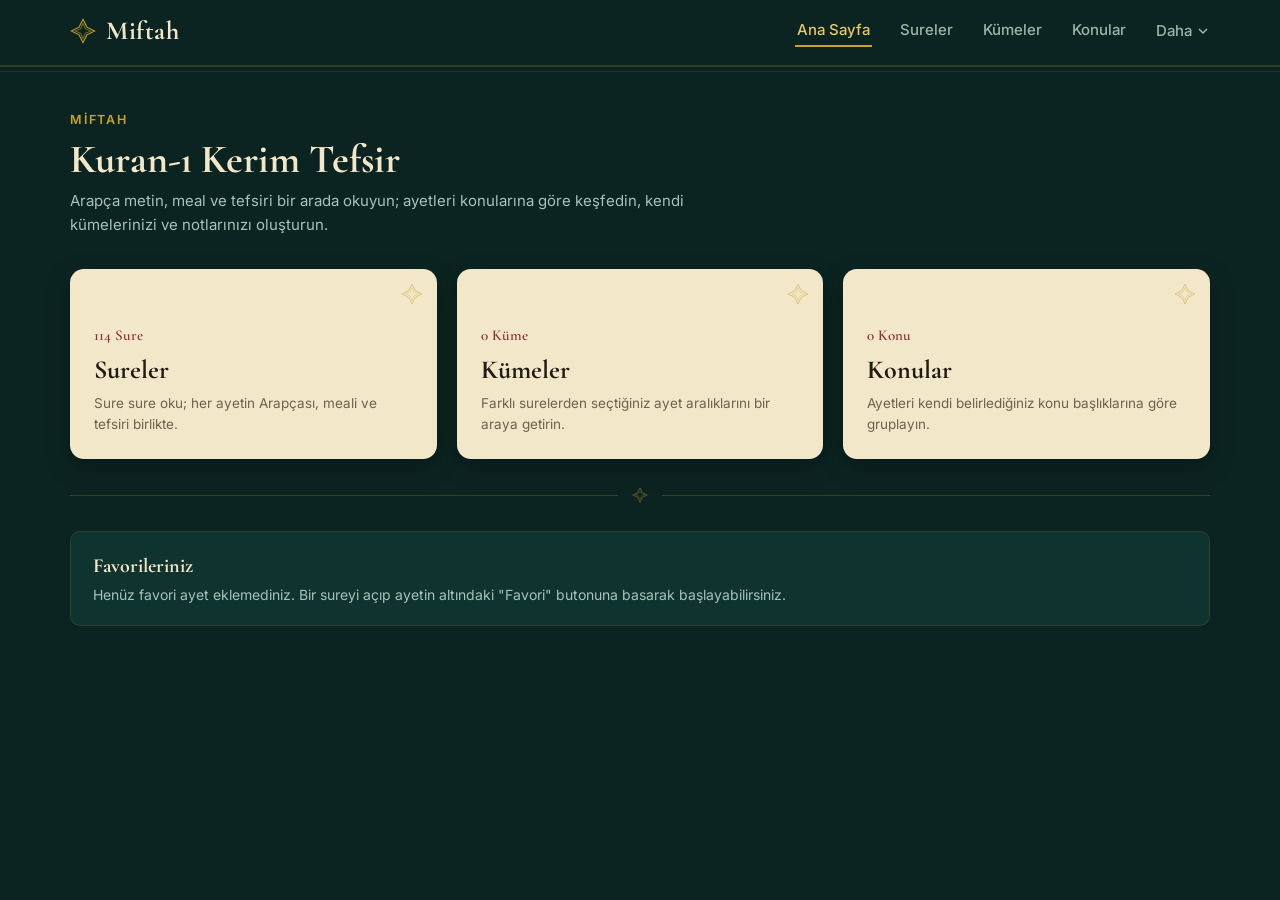
==== index.html @ da1f004e "Add files via upload" ====
<!DOCTYPE html>
<html lang="tr">
<head>
<meta charset="UTF-8" />
<meta name="viewport" content="width=device-width, initial-scale=1.0" />
<title>Miftah — Kuran Tefsir</title>
<link rel="preconnect" href="https://fonts.googleapis.com">
<link rel="preconnect" href="https://fonts.gstatic.com" crossorigin>
<link href="https://fonts.googleapis.com/css2?family=Amiri:ital,wght@0,400;0,700;1,400&family=Cormorant+Garamond:wght@500;600;700&family=Inter:wght@400;500;600;700&display=swap" rel="stylesheet">
<link rel="stylesheet" href="style.css" />
</head>
<body>

  <!-- Üst başlık -->
  <header class="site-header">
    <div class="header-inner">
      <a href="#/home" class="brand">
        <svg class="brand-star" viewBox="0 0 40 40" aria-hidden="true"><use href="#rub-el-hizb"></use></svg>
        <span class="brand-name">Miftah</span>
      </a>

      <nav class="main-nav">
        <a href="#/home" data-nav="home">Ana Sayfa</a>
        <a href="#/sureler" data-nav="sureler">Sureler</a>
        <a href="#/kumeler" data-nav="kumeler">Kümeler</a>
        <a href="#/konular" data-nav="konular">Konular</a>

        <div class="nav-more">
          <button class="nav-more-btn" id="moreBtn" aria-haspopup="true" aria-expanded="false">
            Daha <svg width="10" height="6" viewBox="0 0 10 6"><path d="M1 1l4 4 4-4" stroke="currentColor" stroke-width="1.5" fill="none"/></svg>
          </button>
          <div class="nav-more-menu" id="moreMenu">
            <a href="#/kaynaklar/arabic">Arapça Kaynakları</a>
            <a href="#/kaynaklar/meal">Meal Kaynakları</a>
            <a href="#/kaynaklar/tefsir">Tefsir Kaynakları</a>
            <div class="menu-sep"></div>
            <a href="#/favoriler">Favorilerim</a>
            <a href="#/notlarim">Notlarım</a>
            <div class="menu-sep"></div>
            <a href="#/yedekle">Yedekle / Geri Yükle</a>
          </div>
        </div>
      </nav>

      <button class="hamburger" id="hamburgerBtn" aria-label="Menü">
        <span></span><span></span><span></span>
      </button>
    </div>
    <div class="header-divider" aria-hidden="true">
      <svg width="100%" height="10" preserveAspectRatio="none"><use href="#hizb-strip"></use></svg>
    </div>
  </header>

  <!-- Mobil menü -->
  <div class="mobile-menu" id="mobileMenu">
    <a href="#/home">Ana Sayfa</a>
    <a href="#/sureler">Sureler</a>
    <a href="#/kumeler">Kümeler</a>
    <a href="#/konular">Konular</a>
    <div class="menu-sep"></div>
    <a href="#/kaynaklar/arabic">Arapça Kaynakları</a>
    <a href="#/kaynaklar/meal">Meal Kaynakları</a>
    <a href="#/kaynaklar/tefsir">Tefsir Kaynakları</a>
    <div class="menu-sep"></div>
    <a href="#/favoriler">Favorilerim</a>
    <a href="#/notlarim">Notlarım</a>
    <a href="#/yedekle">Yedekle / Geri Yükle</a>
  </div>

  <main id="app" class="app-main"></main>

  <div id="toast" class="toast" role="status" aria-live="polite"></div>

  <!-- SVG sprite: sekiz köşeli yıldız (rub el hizb) motifi -->
  <svg style="display:none">
    <symbol id="rub-el-hizb" viewBox="0 0 40 40">
      <g fill="none" stroke="currentColor" stroke-width="1.6">
        <path d="M20 2 L26 14 L38 20 L26 26 L20 38 L14 26 L2 20 L14 14 Z"/>
        <path d="M20 8 L23.5 16.5 L32 20 L23.5 23.5 L20 32 L16.5 23.5 L8 20 L16.5 16.5 Z" opacity="0.55"/>
      </g>
    </symbol>
    <symbol id="hizb-strip" viewBox="0 0 200 10" preserveAspectRatio="none">
      <g fill="none" stroke="currentColor" stroke-width="1">
        <path d="M0 5 H200"/>
      </g>
    </symbol>
  </svg>

  <!-- Uygulama kodu: sadece 2 dosya. app.js önce, views.js sonra yüklenmeli. -->
  <script src="app.js"></script>
  <script src="views.js"></script>
</body>
</html>
---- style.css ----
/* ==========================================================================
   MİFTAH — Kuran Tefsir Uygulaması
   Tasarım dili: koyu lacivert-yeşil "mürekkep" zemin üzerinde, açık "parşömen"
   panellerle sunulan bir yazma eser (manuscript) hissi. Altın vurgu, sekiz
   köşeli yıldız (rub el hizb) motifi imza öğesi olarak kullanılır.
   ========================================================================== */

:root {
  /* Renkler */
  --ink: #0B2422;          /* ana koyu zemin */
  --ink-2: #0F332F;        /* kartlar için biraz daha açık koyu ton */
  --ink-3: #143A34;        /* hover/border tonu */
  --parchment: #F3E7C9;    /* açık panel / sayfa zemini */
  --parchment-2: #EBDBB4;  /* panel içi ayrım */
  --gold: #C9A227;         /* birincil vurgu */
  --gold-soft: #E4C766;
  --maroon: #8C2F39;       /* ikincil vurgu / uyarı */
  --sage: #9CB6A6;         /* koyu zeminde ikincil metin */
  --text-dark: #211C12;    /* parşömen üstü ana metin */
  --text-muted-dark: #6B6350;
  --text-light: #F3E7C9;   /* koyu zemin üstü ana metin */
  --text-muted-light: #A9C2B8;

  --radius: 10px;
  --shadow: 0 8px 24px rgba(0,0,0,0.28);
  --font-arabic: "Amiri", serif;
  --font-display: "Cormorant Garamond", serif;
  --font-ui: "Inter", system-ui, sans-serif;
}

* { box-sizing: border-box; }
html { scroll-behavior: smooth; }

body {
  margin: 0;
  background: var(--ink);
  color: var(--text-light);
  font-family: var(--font-ui);
  -webkit-font-smoothing: antialiased;
}

a { color: inherit; text-decoration: none; }
button { font-family: inherit; cursor: pointer; }

::selection { background: var(--gold); color: var(--ink); }

:focus-visible {
  outline: 2px solid var(--gold);
  outline-offset: 2px;
}

/* ---------------- Header ---------------- */
.site-header {
  position: sticky;
  top: 0;
  z-index: 40;
  background: var(--ink);
  border-bottom: 1px solid rgba(201,162,39,0.15);
}
.header-inner {
  max-width: 1180px;
  margin: 0 auto;
  padding: 14px 20px;
  display: flex;
  align-items: center;
  gap: 28px;
}
.brand {
  display: flex;
  align-items: center;
  gap: 10px;
  margin-right: auto;
}
.brand-star {
  width: 26px; height: 26px;
  color: var(--gold);
  flex-shrink: 0;
}
.brand-name {
  font-family: var(--font-display);
  font-weight: 700;
  font-size: 26px;
  letter-spacing: 0.02em;
  color: var(--parchment);
}
.main-nav {
  display: flex;
  align-items: center;
  gap: 26px;
  font-size: 15px;
  font-weight: 500;
}
.main-nav > a {
  color: var(--sage);
  padding: 6px 2px;
  border-bottom: 2px solid transparent;
  transition: color .15s, border-color .15s;
}
.main-nav > a:hover,
.main-nav > a.active {
  color: var(--gold-soft);
  border-color: var(--gold);
}
.nav-more { position: relative; }
.nav-more-btn {
  background: none; border: none;
  color: var(--sage);
  font: inherit; font-weight: 500; font-size: 15px;
  display: flex; align-items: center; gap: 6px;
  padding: 6px 2px;
}
.nav-more-btn:hover { color: var(--gold-soft); }
.nav-more-menu {
  position: absolute;
  right: 0; top: calc(100% + 12px);
  background: var(--parchment);
  color: var(--text-dark);
  border-radius: var(--radius);
  box-shadow: var(--shadow);
  padding: 8px;
  min-width: 210px;
  display: none;
  flex-direction: column;
}
.nav-more-menu.open { display: flex; }
.nav-more-menu a {
  padding: 9px 12px;
  border-radius: 6px;
  font-size: 14px;
  font-weight: 500;
}
.nav-more-menu a:hover { background: var(--parchment-2); color: var(--maroon); }
.menu-sep { height: 1px; background: rgba(0,0,0,0.08); margin: 6px 4px; }

.hamburger {
  display: none;
  flex-direction: column;
  gap: 4px;
  background: none; border: none; padding: 6px;
}
.hamburger span { width: 22px; height: 2px; background: var(--parchment); display: block; }

.header-divider { color: var(--gold); opacity: 0.4; line-height: 0; }

.mobile-menu {
  display: none;
  flex-direction: column;
  background: var(--ink-2);
  padding: 10px 20px 18px;
}
.mobile-menu.open { display: flex; }
.mobile-menu a { padding: 11px 4px; color: var(--parchment); font-weight: 500; border-bottom: 1px solid rgba(255,255,255,0.06); }
.mobile-menu .menu-sep { background: transparent; height: 4px; }

@media (max-width: 860px) {
  .main-nav { display: none; }
  .hamburger { display: flex; }
}

/* ---------------- Layout ---------------- */
.app-main {
  max-width: 1180px;
  margin: 0 auto;
  padding: 40px 20px 90px;
  min-height: 70vh;
}

.page-eyebrow {
  font-size: 12.5px;
  letter-spacing: 0.14em;
  text-transform: uppercase;
  color: var(--gold);
  font-weight: 600;
  margin: 0 0 8px;
}
.page-title {
  font-family: var(--font-display);
  font-weight: 700;
  font-size: 40px;
  color: var(--parchment);
  margin: 0 0 6px;
}
.page-sub {
  color: var(--text-muted-light);
  font-size: 15px;
  margin: 0 0 32px;
  max-width: 640px;
  line-height: 1.6;
}

/* Bölüm ayırıcı: sekiz köşeli yıldız motifi */
.hizb-divider {
  display: flex; align-items: center; gap: 14px;
  margin: 28px 0;
  color: var(--gold);
  opacity: 0.65;
}
.hizb-divider::before,
.hizb-divider::after {
  content: "";
  flex: 1;
  height: 1px;
  background: currentColor;
  opacity: 0.35;
}
.hizb-divider svg { width: 16px; height: 16px; flex-shrink: 0; }

/* ---------------- Ana sayfa büyük kartlar ---------------- */
.hero-cards {
  display: grid;
  grid-template-columns: repeat(3, 1fr);
  gap: 20px;
  margin-bottom: 8px;
}
@media (max-width: 760px) { .hero-cards { grid-template-columns: 1fr; } }

.hero-card {
  position: relative;
  background: var(--parchment);
  color: var(--text-dark);
  border-radius: 14px;
  padding: 26px 24px 24px;
  min-height: 190px;
  display: flex;
  flex-direction: column;
  justify-content: flex-end;
  box-shadow: var(--shadow);
  overflow: hidden;
  transition: transform .18s ease;
}
.hero-card:hover { transform: translateY(-3px); }
.hero-card .corner {
  position: absolute; top: 14px; right: 14px;
  width: 22px; height: 22px; color: var(--gold); opacity: 0.55;
}
.hero-card .num {
  font-family: var(--font-display);
  font-size: 15px; font-weight: 600;
  color: var(--maroon);
  margin-bottom: 10px;
}
.hero-card h3 {
  font-family: var(--font-display);
  font-size: 26px; font-weight: 700;
  margin: 0 0 8px;
}
.hero-card p {
  font-size: 13.5px; color: var(--text-muted-dark);
  margin: 0; line-height: 1.55;
}

/* ---------------- Genel kart / panel ---------------- */
.panel {
  background: var(--ink-2);
  border: 1px solid rgba(201,162,39,0.14);
  border-radius: var(--radius);
  padding: 22px;
}

.grid-list {
  display: grid;
  grid-template-columns: repeat(auto-fill, minmax(230px, 1fr));
  gap: 14px;
}

.list-card {
  background: var(--ink-2);
  border: 1px solid rgba(201,162,39,0.16);
  border-radius: var(--radius);
  padding: 16px 18px;
  transition: border-color .15s, transform .15s;
  display: block;
}
.list-card:hover { border-color: var(--gold); transform: translateY(-2px); }
.list-card .lc-no {
  font-size: 12px; color: var(--gold); font-weight: 600; letter-spacing: .05em;
}
.list-card .lc-title {
  font-family: var(--font-display); font-weight: 700; font-size: 20px;
  color: var(--parchment); margin: 3px 0 6px;
}
.list-card .lc-meta {
  font-size: 12.5px; color: var(--text-muted-light);
}

/* ---------------- Butonlar ---------------- */
.btn {
  display: inline-flex; align-items: center; gap: 7px;
  padding: 10px 18px;
  border-radius: 8px;
  font-size: 14px; font-weight: 600;
  border: 1px solid transparent;
  background: var(--gold);
  color: var(--ink);
  transition: filter .15s, transform .15s;
}
.btn:hover { filter: brightness(1.08); }
.btn:active { transform: scale(0.98); }
.btn-outline {
  background: transparent;
  color: var(--gold-soft);
  border-color: rgba(201,162,39,0.5);
}
.btn-outline:hover { background: rgba(201,162,39,0.1); }
.btn-danger { background: var(--maroon); color: var(--parchment); }
.btn-sm { padding: 6px 12px; font-size: 12.5px; }
.btn:disabled { opacity: 0.5; cursor: not-allowed; }

.icon-btn {
  display: inline-flex; align-items: center; gap: 6px;
  background: none; border: 1px solid rgba(201,162,39,0.3);
  color: var(--text-muted-light);
  padding: 7px 12px; border-radius: 7px;
  font-size: 12.5px; font-weight: 500;
  transition: all .15s;
}
.icon-btn:hover { border-color: var(--gold); color: var(--gold-soft); }
.icon-btn.active { background: var(--gold); color: var(--ink); border-color: var(--gold); }
.icon-btn svg { width: 14px; height: 14px; }

/* ---------------- Form elemanları ---------------- */
input[type="text"], input[type="url"], input[type="search"], textarea, select {
  width: 100%;
  background: var(--ink);
  border: 1px solid rgba(201,162,39,0.25);
  color: var(--text-light);
  padding: 10px 12px;
  border-radius: 8px;
  font-family: inherit;
  font-size: 14px;
}
textarea { resize: vertical; min-height: 70px; }
input::placeholder, textarea::placeholder { color: var(--text-muted-light); opacity: 0.7; }
label { font-size: 13px; font-weight: 600; color: var(--sage); display: block; margin-bottom: 6px; }
.field { margin-bottom: 16px; }

/* ---------------- Sekmeler (Arapça / Meal / Tefsir) ---------------- */
.tabs {
  display: flex; gap: 4px;
  border-bottom: 1px solid rgba(201,162,39,0.2);
  margin-bottom: 22px;
}
.tab-btn {
  background: none; border: none;
  padding: 11px 20px;
  color: var(--text-muted-light);
  font-weight: 600; font-size: 14.5px;
  border-bottom: 2px solid transparent;
  margin-bottom: -1px;
}
.tab-btn.active { color: var(--gold-soft); border-color: var(--gold); }

/* ---------------- Ayet kartı ---------------- */
.ayet-card {
  padding: 26px 0;
  border-bottom: 1px solid rgba(201,162,39,0.12);
}
.ayet-card:last-child { border-bottom: none; }
.ayet-head {
  display: flex; align-items: center; gap: 10px; margin-bottom: 14px;
}
.ayet-no {
  width: 30px; height: 30px;
  border-radius: 50%;
  border: 1px solid var(--gold);
  color: var(--gold-soft);
  display: flex; align-items: center; justify-content: center;
  font-size: 12.5px; font-weight: 700;
  flex-shrink: 0;
}
.ayet-arabic {
  font-family: var(--font-arabic);
  direction: rtl;
  text-align: right;
  font-size: 28px;
  line-height: 2.1;
  color: var(--parchment);
  margin: 6px 0 16px;
}
.ayet-meal {
  font-size: 16px;
  line-height: 1.75;
  color: var(--text-light);
  margin: 0 0 10px;
}
.ayet-tefsir {
  font-size: 14.5px;
  line-height: 1.75;
  color: var(--text-muted-light);
  background: rgba(201,162,39,0.06);
  border-left: 2px solid var(--gold);
  padding: 12px 16px;
  border-radius: 0 6px 6px 0;
  margin-top: 8px;
}
.ayet-tefsir .tefsir-kaynak {
  display: block; font-size: 11.5px; text-transform: uppercase; letter-spacing: .06em;
  color: var(--gold); margin-bottom: 6px; font-weight: 700;
}
.ayet-actions {
  display: flex; gap: 8px; margin-top: 14px; flex-wrap: wrap;
}

.note-box {
  margin-top: 10px;
  background: rgba(140,47,57,0.1);
  border: 1px solid rgba(140,47,57,0.3);
  border-radius: 8px;
  padding: 12px 14px;
  font-size: 13.5px;
  color: var(--parchment);
}
.note-box .note-meta { font-size: 11px; color: var(--sage); margin-top: 6px; }
.related-tags { display: flex; gap: 6px; flex-wrap: wrap; margin-top: 10px; }
.related-tag {
  font-size: 12px; padding: 4px 10px; border-radius: 20px;
  background: rgba(201,162,39,0.14); color: var(--gold-soft);
}

/* ---------------- Boş durum ---------------- */
.empty-state {
  text-align: center;
  padding: 60px 20px;
  color: var(--text-muted-light);
}
.empty-state svg { width: 34px; height: 34px; color: var(--gold); opacity: 0.6; margin-bottom: 14px; }
.empty-state h4 { font-family: var(--font-display); font-size: 21px; color: var(--parchment); margin: 0 0 8px; }
.empty-state p { font-size: 14px; margin: 0 0 18px; }

/* ---------------- Yükleniyor (rub el hizb dönme) ---------------- */
.loader {
  display: flex; flex-direction: column; align-items: center; gap: 14px;
  padding: 70px 20px; color: var(--gold);
}
.loader svg { width: 34px; height: 34px; animation: spin 1.4s linear infinite; }
@keyframes spin { to { transform: rotate(360deg); } }
@media (prefers-reduced-motion: reduce) {
  .loader svg { animation: none; }
}
.loader span { font-size: 13.5px; color: var(--text-muted-light); }

/* ---------------- Toast ---------------- */
.toast {
  position: fixed; bottom: 22px; left: 50%; transform: translateX(-50%) translateY(10px);
  background: var(--gold); color: var(--ink);
  padding: 11px 20px; border-radius: 8px;
  font-size: 13.5px; font-weight: 600;
  box-shadow: var(--shadow);
  opacity: 0; pointer-events: none;
  transition: opacity .2s, transform .2s;
  z-index: 100;
}
.toast.show { opacity: 1; transform: translateX(-50%) translateY(0); }

/* ---------------- Modal ---------------- */
.modal-backdrop {
  position: fixed; inset: 0; background: rgba(11,36,34,0.7);
  display: flex; align-items: center; justify-content: center;
  z-index: 90; padding: 20px;
}
.modal {
  background: var(--parchment); color: var(--text-dark);
  border-radius: 12px; padding: 26px;
  max-width: 480px; width: 100%;
  max-height: 85vh; overflow-y: auto;
}
.modal h3 { font-family: var(--font-display); font-size: 22px; margin: 0 0 16px; }
.modal label { color: var(--maroon); }
.modal input, .modal textarea, .modal select {
  background: #fff; color: var(--text-dark); border-color: rgba(0,0,0,0.15);
}
.modal-actions { display: flex; justify-content: flex-end; gap: 10px; margin-top: 18px; }

/* ---------------- Sure/ayet seçici (kümeler için) ---------------- */
.range-row {
  display: flex; gap: 8px; align-items: flex-end; margin-bottom: 10px; flex-wrap: wrap;
}
.range-row .field { margin-bottom: 0; flex: 1; min-width: 110px; }
.range-list { display: flex; flex-direction: column; gap: 8px; margin: 14px 0; }
.range-item {
  display: flex; justify-content: space-between; align-items: center;
  background: #fff; border: 1px solid rgba(0,0,0,0.1);
  padding: 9px 12px; border-radius: 7px; font-size: 13.5px;
}
.range-item button { background: none; border: none; color: var(--maroon); font-weight: 700; }

/* ---------------- Kaynak listesi (Daha menüsü sayfaları) ---------------- */
.source-row {
  display: flex; align-items: center; justify-content: space-between;
  gap: 12px; padding: 14px 16px;
  background: var(--ink-2); border: 1px solid rgba(201,162,39,0.16);
  border-radius: 8px; margin-bottom: 10px;
}
.source-row.active { border-color: var(--gold); background: rgba(201,162,39,0.08); }
.source-info .name { font-weight: 700; color: var(--parchment); font-size: 15px; }
.source-info .url { font-size: 12px; color: var(--text-muted-light); word-break: break-all; }
.source-row-actions { display: flex; gap: 8px; flex-shrink: 0; }

.chip-row { display: flex; gap: 8px; flex-wrap: wrap; margin-bottom: 24px; }
.chip {
  padding: 7px 14px; border-radius: 20px; font-size: 13px; font-weight: 600;
  background: var(--ink-2); border: 1px solid rgba(201,162,39,0.2); color: var(--text-muted-light);
}
.chip.active { background: var(--gold); color: var(--ink); border-color: var(--gold); }

.back-link {
  display: inline-flex; align-items: center; gap: 6px;
  font-size: 13.5px; color: var(--sage); font-weight: 600;
  margin-bottom: 18px;
}
.back-link:hover { color: var(--gold-soft); }
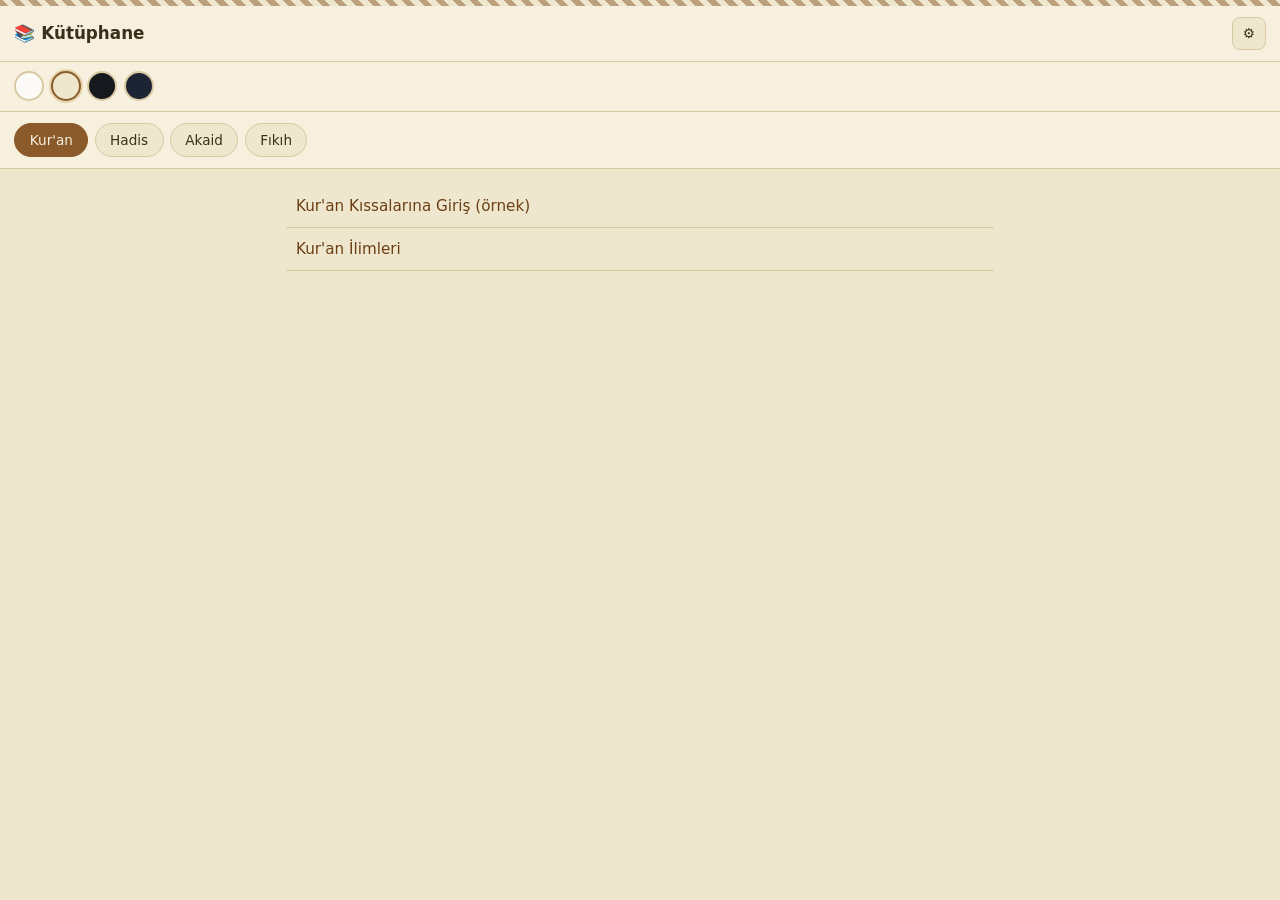
==== commit 1a0d8733: "Add files via upload" ====
--- a/index.html
+++ b/index.html
@@ -1,93 +1,86 @@
 <!DOCTYPE html>
 <html lang="tr">
 <head>
-<meta charset="UTF-8" />
-<meta name="viewport" content="width=device-width, initial-scale=1.0" />
-<title>Miftah — Kuran Tefsir</title>
-<link rel="preconnect" href="https://fonts.googleapis.com">
-<link rel="preconnect" href="https://fonts.gstatic.com" crossorigin>
-<link href="https://fonts.googleapis.com/css2?family=Amiri:ital,wght@0,400;0,700;1,400&family=Cormorant+Garamond:wght@500;600;700&family=Inter:wght@400;500;600;700&display=swap" rel="stylesheet">
-<link rel="stylesheet" href="style.css" />
+<meta charset="UTF-8">
+<meta name="viewport" content="width=device-width, initial-scale=1, maximum-scale=5, user-scalable=yes">
+<title>Kütüphane</title>
+<link rel="stylesheet" href="style.css">
 </head>
 <body>
 
-  <!-- Üst başlık -->
-  <header class="site-header">
-    <div class="header-inner">
-      <a href="#/home" class="brand">
-        <svg class="brand-star" viewBox="0 0 40 40" aria-hidden="true"><use href="#rub-el-hizb"></use></svg>
-        <span class="brand-name">Miftah</span>
-      </a>
+<div class="deco-strip"></div>
+<div class="topbar">
+  <div class="title">📚 Kütüphane</div>
+  <button class="icon-btn" id="btnSettings2">⚙️</button>
+</div>
 
-      <nav class="main-nav">
-        <a href="#/home" data-nav="home">Ana Sayfa</a>
-        <a href="#/sureler" data-nav="sureler">Sureler</a>
-        <a href="#/kumeler" data-nav="kumeler">Kümeler</a>
-        <a href="#/konular" data-nav="konular">Konular</a>
+<div class="theme-picker">
+  <div class="theme-dot tg" data-theme="gunduz" title="Gündüz"></div>
+  <div class="theme-dot tk" data-theme="kagit" title="Kağıt"></div>
+  <div class="theme-dot tn" data-theme="gece" title="Gece"></div>
+  <div class="theme-dot ty" data-theme="yumusak" title="Yumuşak Koyu"></div>
+</div>
 
-        <div class="nav-more">
-          <button class="nav-more-btn" id="moreBtn" aria-haspopup="true" aria-expanded="false">
-            Daha <svg width="10" height="6" viewBox="0 0 10 6"><path d="M1 1l4 4 4-4" stroke="currentColor" stroke-width="1.5" fill="none"/></svg>
-          </button>
-          <div class="nav-more-menu" id="moreMenu">
-            <a href="#/kaynaklar/arabic">Arapça Kaynakları</a>
-            <a href="#/kaynaklar/meal">Meal Kaynakları</a>
-            <a href="#/kaynaklar/tefsir">Tefsir Kaynakları</a>
-            <div class="menu-sep"></div>
-            <a href="#/favoriler">Favorilerim</a>
-            <a href="#/notlarim">Notlarım</a>
-            <div class="menu-sep"></div>
-            <a href="#/yedekle">Yedekle / Geri Yükle</a>
-          </div>
-        </div>
-      </nav>
+<div class="cat-tabs" id="catTabs"></div>
+<div class="book-list" id="bookList"></div>
 
-      <button class="hamburger" id="hamburgerBtn" aria-label="Menü">
-        <span></span><span></span><span></span>
-      </button>
-    </div>
-    <div class="header-divider" aria-hidden="true">
-      <svg width="100%" height="10" preserveAspectRatio="none"><use href="#hizb-strip"></use></svg>
-    </div>
-  </header>
+<script src="app.js"></script>
+<script>
+initTheme(); wireThemePicker();
 
-  <!-- Mobil menü -->
-  <div class="mobile-menu" id="mobileMenu">
-    <a href="#/home">Ana Sayfa</a>
-    <a href="#/sureler">Sureler</a>
-    <a href="#/kumeler">Kümeler</a>
-    <a href="#/konular">Konular</a>
-    <div class="menu-sep"></div>
-    <a href="#/kaynaklar/arabic">Arapça Kaynakları</a>
-    <a href="#/kaynaklar/meal">Meal Kaynakları</a>
-    <a href="#/kaynaklar/tefsir">Tefsir Kaynakları</a>
-    <div class="menu-sep"></div>
-    <a href="#/favoriler">Favorilerim</a>
-    <a href="#/notlarim">Notlarım</a>
-    <a href="#/yedekle">Yedekle / Geri Yükle</a>
-  </div>
+/*
+  ============================================================
+  BURASI SENİN DÜZENLEYECEĞİN TEK YER.
+  Her kategori bir sekme, her kategori altında kitaplar var.
+  "src" alanına kitabın GitHub'daki RAW linkini yapıştır, örn:
+  "https://raw.githubusercontent.com/kullanici/repo/main/kuran/kissalar.txt"
 
-  <main id="app" class="app-main"></main>
+  Gerçek bir link yoksa "demo" yazarsan örnek kitabı açar.
+  ============================================================
+*/
+const KUTUPHANE = {
+  "Kur'an": [
+    { title: "Kur'an Kıssalarına Giriş (örnek)", src: "demo" },
+    { title: "Kur'an İlimleri", src: "demo" }
+  ],
+  "Hadis": [
+    { title: "Örnek Hadis Kitabı", src: "demo" }
+  ],
+  "Akaid": [
+    { title: "Örnek Akaid Kitabı", src: "demo" }
+  ],
+  "Fıkıh": [
+    { title: "Örnek Fıkıh Kitabı", src: "demo" }
+  ]
+};
 
-  <div id="toast" class="toast" role="status" aria-live="polite"></div>
+const catTabs = document.getElementById('catTabs');
+const bookList = document.getElementById('bookList');
+const categories = Object.keys(KUTUPHANE);
 
-  <!-- SVG sprite: sekiz köşeli yıldız (rub el hizb) motifi -->
-  <svg style="display:none">
-    <symbol id="rub-el-hizb" viewBox="0 0 40 40">
-      <g fill="none" stroke="currentColor" stroke-width="1.6">
-        <path d="M20 2 L26 14 L38 20 L26 26 L20 38 L14 26 L2 20 L14 14 Z"/>
-        <path d="M20 8 L23.5 16.5 L32 20 L23.5 23.5 L20 32 L16.5 23.5 L8 20 L16.5 16.5 Z" opacity="0.55"/>
-      </g>
-    </symbol>
-    <symbol id="hizb-strip" viewBox="0 0 200 10" preserveAspectRatio="none">
-      <g fill="none" stroke="currentColor" stroke-width="1">
-        <path d="M0 5 H200"/>
-      </g>
-    </symbol>
-  </svg>
+function renderCategory(cat) {
+  bookList.innerHTML = '';
+  KUTUPHANE[cat].forEach(book => {
+    const a = document.createElement('a');
+    a.className = 'book-link';
+    a.href = `book.html?src=${encodeURIComponent(book.src)}&title=${encodeURIComponent(book.title)}`;
+    a.textContent = book.title;
+    bookList.appendChild(a);
+  });
+}
 
-  <!-- Uygulama kodu: sadece 2 dosya. app.js önce, views.js sonra yüklenmeli. -->
-  <script src="app.js"></script>
-  <script src="views.js"></script>
+categories.forEach((cat, i) => {
+  const btn = document.createElement('div');
+  btn.className = 'cat-tab' + (i === 0 ? ' active' : '');
+  btn.textContent = cat;
+  btn.addEventListener('click', () => {
+    document.querySelectorAll('.cat-tab').forEach(b => b.classList.remove('active'));
+    btn.classList.add('active');
+    renderCategory(cat);
+  });
+  catTabs.appendChild(btn);
+});
+renderCategory(categories[0]);
+</script>
 </body>
 </html>
--- a/style.css
+++ b/style.css
@@ -1,511 +1,218 @@
-/* ==========================================================================
-   MİFTAH — Kuran Tefsir Uygulaması
-   Tasarım dili: koyu lacivert-yeşil "mürekkep" zemin üzerinde, açık "parşömen"
-   panellerle sunulan bir yazma eser (manuscript) hissi. Altın vurgu, sekiz
-   köşeli yıldız (rub el hizb) motifi imza öğesi olarak kullanılır.
-   ========================================================================== */
-
-:root {
-  /* Renkler */
-  --ink: #0B2422;          /* ana koyu zemin */
-  --ink-2: #0F332F;        /* kartlar için biraz daha açık koyu ton */
-  --ink-3: #143A34;        /* hover/border tonu */
-  --parchment: #F3E7C9;    /* açık panel / sayfa zemini */
-  --parchment-2: #EBDBB4;  /* panel içi ayrım */
-  --gold: #C9A227;         /* birincil vurgu */
-  --gold-soft: #E4C766;
-  --maroon: #8C2F39;       /* ikincil vurgu / uyarı */
-  --sage: #9CB6A6;         /* koyu zeminde ikincil metin */
-  --text-dark: #211C12;    /* parşömen üstü ana metin */
-  --text-muted-dark: #6B6350;
-  --text-light: #F3E7C9;   /* koyu zemin üstü ana metin */
-  --text-muted-light: #A9C2B8;
-
-  --radius: 10px;
-  --shadow: 0 8px 24px rgba(0,0,0,0.28);
-  --font-arabic: "Amiri", serif;
-  --font-display: "Cormorant Garamond", serif;
-  --font-ui: "Inter", system-ui, sans-serif;
-}
+/* =========================================================
+   KÜTÜPHANE — style.css
+   4 tema + okuma modu + içindekiler görünümü
+   ========================================================= */
 
 * { box-sizing: border-box; }
-html { scroll-behavior: smooth; }
+
+html, body {
+  margin: 0;
+  padding: 0;
+  min-height: 100%;
+}
 
 body {
-  margin: 0;
-  background: var(--ink);
-  color: var(--text-light);
-  font-family: var(--font-ui);
-  -webkit-font-smoothing: antialiased;
-}
-
-a { color: inherit; text-decoration: none; }
-button { font-family: inherit; cursor: pointer; }
-
-::selection { background: var(--gold); color: var(--ink); }
-
-:focus-visible {
-  outline: 2px solid var(--gold);
-  outline-offset: 2px;
-}
-
-/* ---------------- Header ---------------- */
-.site-header {
-  position: sticky;
-  top: 0;
-  z-index: 40;
-  background: var(--ink);
-  border-bottom: 1px solid rgba(201,162,39,0.15);
-}
-.header-inner {
-  max-width: 1180px;
-  margin: 0 auto;
-  padding: 14px 20px;
-  display: flex;
-  align-items: center;
-  gap: 28px;
-}
-.brand {
-  display: flex;
-  align-items: center;
-  gap: 10px;
-  margin-right: auto;
-}
-.brand-star {
-  width: 26px; height: 26px;
-  color: var(--gold);
-  flex-shrink: 0;
-}
-.brand-name {
-  font-family: var(--font-display);
-  font-weight: 700;
-  font-size: 26px;
-  letter-spacing: 0.02em;
-  color: var(--parchment);
-}
-.main-nav {
-  display: flex;
-  align-items: center;
-  gap: 26px;
-  font-size: 15px;
-  font-weight: 500;
-}
-.main-nav > a {
-  color: var(--sage);
-  padding: 6px 2px;
-  border-bottom: 2px solid transparent;
-  transition: color .15s, border-color .15s;
-}
-.main-nav > a:hover,
-.main-nav > a.active {
-  color: var(--gold-soft);
-  border-color: var(--gold);
-}
-.nav-more { position: relative; }
-.nav-more-btn {
-  background: none; border: none;
-  color: var(--sage);
-  font: inherit; font-weight: 500; font-size: 15px;
-  display: flex; align-items: center; gap: 6px;
-  padding: 6px 2px;
-}
-.nav-more-btn:hover { color: var(--gold-soft); }
-.nav-more-menu {
-  position: absolute;
-  right: 0; top: calc(100% + 12px);
-  background: var(--parchment);
-  color: var(--text-dark);
-  border-radius: var(--radius);
-  box-shadow: var(--shadow);
-  padding: 8px;
-  min-width: 210px;
-  display: none;
-  flex-direction: column;
-}
-.nav-more-menu.open { display: flex; }
-.nav-more-menu a {
-  padding: 9px 12px;
-  border-radius: 6px;
-  font-size: 14px;
-  font-weight: 500;
-}
-.nav-more-menu a:hover { background: var(--parchment-2); color: var(--maroon); }
-.menu-sep { height: 1px; background: rgba(0,0,0,0.08); margin: 6px 4px; }
-
-.hamburger {
-  display: none;
-  flex-direction: column;
-  gap: 4px;
-  background: none; border: none; padding: 6px;
-}
-.hamburger span { width: 22px; height: 2px; background: var(--parchment); display: block; }
-
-.header-divider { color: var(--gold); opacity: 0.4; line-height: 0; }
-
-.mobile-menu {
-  display: none;
-  flex-direction: column;
-  background: var(--ink-2);
-  padding: 10px 20px 18px;
-}
-.mobile-menu.open { display: flex; }
-.mobile-menu a { padding: 11px 4px; color: var(--parchment); font-weight: 500; border-bottom: 1px solid rgba(255,255,255,0.06); }
-.mobile-menu .menu-sep { background: transparent; height: 4px; }
-
-@media (max-width: 860px) {
-  .main-nav { display: none; }
-  .hamburger { display: flex; }
-}
-
-/* ---------------- Layout ---------------- */
-.app-main {
-  max-width: 1180px;
-  margin: 0 auto;
-  padding: 40px 20px 90px;
-  min-height: 70vh;
-}
-
-.page-eyebrow {
-  font-size: 12.5px;
-  letter-spacing: 0.14em;
-  text-transform: uppercase;
-  color: var(--gold);
-  font-weight: 600;
-  margin: 0 0 8px;
-}
-.page-title {
-  font-family: var(--font-display);
-  font-weight: 700;
-  font-size: 40px;
-  color: var(--parchment);
-  margin: 0 0 6px;
-}
-.page-sub {
-  color: var(--text-muted-light);
-  font-size: 15px;
-  margin: 0 0 32px;
-  max-width: 640px;
-  line-height: 1.6;
-}
-
-/* Bölüm ayırıcı: sekiz köşeli yıldız motifi */
-.hizb-divider {
-  display: flex; align-items: center; gap: 14px;
-  margin: 28px 0;
-  color: var(--gold);
-  opacity: 0.65;
-}
-.hizb-divider::before,
-.hizb-divider::after {
-  content: "";
-  flex: 1;
-  height: 1px;
-  background: currentColor;
-  opacity: 0.35;
-}
-.hizb-divider svg { width: 16px; height: 16px; flex-shrink: 0; }
-
-/* ---------------- Ana sayfa büyük kartlar ---------------- */
-.hero-cards {
-  display: grid;
-  grid-template-columns: repeat(3, 1fr);
-  gap: 20px;
-  margin-bottom: 8px;
-}
-@media (max-width: 760px) { .hero-cards { grid-template-columns: 1fr; } }
-
-.hero-card {
-  position: relative;
-  background: var(--parchment);
-  color: var(--text-dark);
-  border-radius: 14px;
-  padding: 26px 24px 24px;
-  min-height: 190px;
-  display: flex;
-  flex-direction: column;
-  justify-content: flex-end;
-  box-shadow: var(--shadow);
-  overflow: hidden;
-  transition: transform .18s ease;
-}
-.hero-card:hover { transform: translateY(-3px); }
-.hero-card .corner {
-  position: absolute; top: 14px; right: 14px;
-  width: 22px; height: 22px; color: var(--gold); opacity: 0.55;
-}
-.hero-card .num {
-  font-family: var(--font-display);
-  font-size: 15px; font-weight: 600;
-  color: var(--maroon);
-  margin-bottom: 10px;
-}
-.hero-card h3 {
-  font-family: var(--font-display);
-  font-size: 26px; font-weight: 700;
-  margin: 0 0 8px;
-}
-.hero-card p {
-  font-size: 13.5px; color: var(--text-muted-dark);
-  margin: 0; line-height: 1.55;
-}
-
-/* ---------------- Genel kart / panel ---------------- */
-.panel {
-  background: var(--ink-2);
-  border: 1px solid rgba(201,162,39,0.14);
-  border-radius: var(--radius);
-  padding: 22px;
-}
-
-.grid-list {
-  display: grid;
-  grid-template-columns: repeat(auto-fill, minmax(230px, 1fr));
-  gap: 14px;
-}
-
-.list-card {
-  background: var(--ink-2);
-  border: 1px solid rgba(201,162,39,0.16);
-  border-radius: var(--radius);
-  padding: 16px 18px;
-  transition: border-color .15s, transform .15s;
-  display: block;
-}
-.list-card:hover { border-color: var(--gold); transform: translateY(-2px); }
-.list-card .lc-no {
-  font-size: 12px; color: var(--gold); font-weight: 600; letter-spacing: .05em;
-}
-.list-card .lc-title {
-  font-family: var(--font-display); font-weight: 700; font-size: 20px;
-  color: var(--parchment); margin: 3px 0 6px;
-}
-.list-card .lc-meta {
-  font-size: 12.5px; color: var(--text-muted-light);
-}
-
-/* ---------------- Butonlar ---------------- */
-.btn {
-  display: inline-flex; align-items: center; gap: 7px;
-  padding: 10px 18px;
+  font-family: "Iowan Old Style", "Georgia", "Noto Serif", serif;
+  background: var(--bg);
+  color: var(--text);
+  transition: background .25s ease, color .25s ease;
+  -webkit-text-size-adjust: 100%;
+}
+
+/* ---------- Tema tanımları ---------- */
+body.theme-gunduz {
+  --bg:#FBFAF7; --bg-elevated:#FFFFFF; --text:#2A2620; --text-muted:#6b6558;
+  --accent:#8a6b3c; --accent-soft:#efe6d3; --border:#e5e0d5; --link:#6b4a1f;
+}
+body.theme-kagit {
+  --bg:#EFE6CE; --bg-elevated:#F7F0DE; --text:#3b2f1c; --text-muted:#7a6a45;
+  --accent:#8a5a2b; --accent-soft:#e6d5ac; --border:#d8c9a3; --link:#6b3f14;
+}
+body.theme-gece {
+  --bg:#15181c; --bg-elevated:#1d2126; --text:#e7e2d6; --text-muted:#9a9488;
+  --accent:#c9a15a; --accent-soft:#2a2419; --border:#2b3036; --link:#d8b46a;
+}
+body.theme-yumusak {
+  --bg:#1c2333; --bg-elevated:#242c40; --text:#e6e6ef; --text-muted:#9aa0b4;
+  --accent:#d8b46a; --accent-soft:#2c3550; --border:#2f3850; --link:#e3c583;
+}
+
+/* ---------- Üst çubuk ---------- */
+.topbar {
+  position: sticky; top: 0; z-index: 20;
+  display: flex; align-items: center; gap: .6rem;
+  padding: .7rem .9rem;
+  background: var(--bg-elevated);
+  border-bottom: 1px solid var(--border);
+}
+.topbar .title {
+  font-size: 1.05rem; font-weight: 600; flex: 1;
+  overflow: hidden; text-overflow: ellipsis; white-space: nowrap;
+  font-family: system-ui, sans-serif;
+}
+.icon-btn {
+  font-family: system-ui, sans-serif;
+  border: 1px solid var(--border);
+  background: var(--bg);
+  color: var(--text);
   border-radius: 8px;
-  font-size: 14px; font-weight: 600;
-  border: 1px solid transparent;
-  background: var(--gold);
-  color: var(--ink);
-  transition: filter .15s, transform .15s;
-}
-.btn:hover { filter: brightness(1.08); }
-.btn:active { transform: scale(0.98); }
-.btn-outline {
-  background: transparent;
-  color: var(--gold-soft);
-  border-color: rgba(201,162,39,0.5);
-}
-.btn-outline:hover { background: rgba(201,162,39,0.1); }
-.btn-danger { background: var(--maroon); color: var(--parchment); }
-.btn-sm { padding: 6px 12px; font-size: 12.5px; }
-.btn:disabled { opacity: 0.5; cursor: not-allowed; }
-
-.icon-btn {
-  display: inline-flex; align-items: center; gap: 6px;
-  background: none; border: 1px solid rgba(201,162,39,0.3);
-  color: var(--text-muted-light);
-  padding: 7px 12px; border-radius: 7px;
-  font-size: 12.5px; font-weight: 500;
-  transition: all .15s;
-}
-.icon-btn:hover { border-color: var(--gold); color: var(--gold-soft); }
-.icon-btn.active { background: var(--gold); color: var(--ink); border-color: var(--gold); }
-.icon-btn svg { width: 14px; height: 14px; }
-
-/* ---------------- Form elemanları ---------------- */
-input[type="text"], input[type="url"], input[type="search"], textarea, select {
-  width: 100%;
-  background: var(--ink);
-  border: 1px solid rgba(201,162,39,0.25);
-  color: var(--text-light);
-  padding: 10px 12px;
-  border-radius: 8px;
-  font-family: inherit;
-  font-size: 14px;
-}
-textarea { resize: vertical; min-height: 70px; }
-input::placeholder, textarea::placeholder { color: var(--text-muted-light); opacity: 0.7; }
-label { font-size: 13px; font-weight: 600; color: var(--sage); display: block; margin-bottom: 6px; }
-.field { margin-bottom: 16px; }
-
-/* ---------------- Sekmeler (Arapça / Meal / Tefsir) ---------------- */
-.tabs {
-  display: flex; gap: 4px;
-  border-bottom: 1px solid rgba(201,162,39,0.2);
-  margin-bottom: 22px;
-}
-.tab-btn {
-  background: none; border: none;
-  padding: 11px 20px;
-  color: var(--text-muted-light);
-  font-weight: 600; font-size: 14.5px;
-  border-bottom: 2px solid transparent;
-  margin-bottom: -1px;
-}
-.tab-btn.active { color: var(--gold-soft); border-color: var(--gold); }
-
-/* ---------------- Ayet kartı ---------------- */
-.ayet-card {
-  padding: 26px 0;
-  border-bottom: 1px solid rgba(201,162,39,0.12);
-}
-.ayet-card:last-child { border-bottom: none; }
-.ayet-head {
-  display: flex; align-items: center; gap: 10px; margin-bottom: 14px;
-}
-.ayet-no {
-  width: 30px; height: 30px;
-  border-radius: 50%;
-  border: 1px solid var(--gold);
-  color: var(--gold-soft);
-  display: flex; align-items: center; justify-content: center;
-  font-size: 12.5px; font-weight: 700;
-  flex-shrink: 0;
-}
-.ayet-arabic {
-  font-family: var(--font-arabic);
-  direction: rtl;
-  text-align: right;
-  font-size: 28px;
-  line-height: 2.1;
-  color: var(--parchment);
-  margin: 6px 0 16px;
-}
-.ayet-meal {
-  font-size: 16px;
-  line-height: 1.75;
-  color: var(--text-light);
-  margin: 0 0 10px;
-}
-.ayet-tefsir {
-  font-size: 14.5px;
-  line-height: 1.75;
-  color: var(--text-muted-light);
-  background: rgba(201,162,39,0.06);
-  border-left: 2px solid var(--gold);
-  padding: 12px 16px;
-  border-radius: 0 6px 6px 0;
-  margin-top: 8px;
-}
-.ayet-tefsir .tefsir-kaynak {
-  display: block; font-size: 11.5px; text-transform: uppercase; letter-spacing: .06em;
-  color: var(--gold); margin-bottom: 6px; font-weight: 700;
-}
-.ayet-actions {
-  display: flex; gap: 8px; margin-top: 14px; flex-wrap: wrap;
-}
-
-.note-box {
-  margin-top: 10px;
-  background: rgba(140,47,57,0.1);
-  border: 1px solid rgba(140,47,57,0.3);
-  border-radius: 8px;
-  padding: 12px 14px;
-  font-size: 13.5px;
-  color: var(--parchment);
-}
-.note-box .note-meta { font-size: 11px; color: var(--sage); margin-top: 6px; }
-.related-tags { display: flex; gap: 6px; flex-wrap: wrap; margin-top: 10px; }
-.related-tag {
-  font-size: 12px; padding: 4px 10px; border-radius: 20px;
-  background: rgba(201,162,39,0.14); color: var(--gold-soft);
-}
-
-/* ---------------- Boş durum ---------------- */
-.empty-state {
-  text-align: center;
-  padding: 60px 20px;
-  color: var(--text-muted-light);
-}
-.empty-state svg { width: 34px; height: 34px; color: var(--gold); opacity: 0.6; margin-bottom: 14px; }
-.empty-state h4 { font-family: var(--font-display); font-size: 21px; color: var(--parchment); margin: 0 0 8px; }
-.empty-state p { font-size: 14px; margin: 0 0 18px; }
-
-/* ---------------- Yükleniyor (rub el hizb dönme) ---------------- */
-.loader {
-  display: flex; flex-direction: column; align-items: center; gap: 14px;
-  padding: 70px 20px; color: var(--gold);
-}
-.loader svg { width: 34px; height: 34px; animation: spin 1.4s linear infinite; }
-@keyframes spin { to { transform: rotate(360deg); } }
-@media (prefers-reduced-motion: reduce) {
-  .loader svg { animation: none; }
-}
-.loader span { font-size: 13.5px; color: var(--text-muted-light); }
-
-/* ---------------- Toast ---------------- */
-.toast {
-  position: fixed; bottom: 22px; left: 50%; transform: translateX(-50%) translateY(10px);
-  background: var(--gold); color: var(--ink);
-  padding: 11px 20px; border-radius: 8px;
-  font-size: 13.5px; font-weight: 600;
-  box-shadow: var(--shadow);
-  opacity: 0; pointer-events: none;
-  transition: opacity .2s, transform .2s;
-  z-index: 100;
-}
-.toast.show { opacity: 1; transform: translateX(-50%) translateY(0); }
-
-/* ---------------- Modal ---------------- */
-.modal-backdrop {
-  position: fixed; inset: 0; background: rgba(11,36,34,0.7);
-  display: flex; align-items: center; justify-content: center;
-  z-index: 90; padding: 20px;
-}
+  padding: .45rem .6rem;
+  font-size: .85rem;
+  cursor: pointer;
+}
+.icon-btn:active { opacity: .7; }
+.icon-btn.active { background: var(--accent); color: var(--bg-elevated); border-color: var(--accent); }
+
+/* Süsleme şeridi - imza öge: sade geometrik desen */
+.deco-strip {
+  height: 6px;
+  background: repeating-linear-gradient(
+    45deg, var(--accent) 0 6px, transparent 6px 12px
+  );
+  opacity: .5;
+}
+
+/* ---------- Tema seçici ---------- */
+.theme-picker { display: flex; gap: .4rem; padding: .6rem .9rem; background: var(--bg-elevated); border-bottom: 1px solid var(--border); flex-wrap: wrap; }
+.theme-dot {
+  width: 30px; height: 30px; border-radius: 50%;
+  border: 2px solid var(--border); cursor: pointer; flex-shrink: 0;
+}
+.theme-dot.tg { background: #FBFAF7; }
+.theme-dot.tk { background: #EFE6CE; }
+.theme-dot.tn { background: #15181c; }
+.theme-dot.ty { background: #1c2333; }
+.theme-dot.selected { border-color: var(--accent); box-shadow: 0 0 0 2px var(--accent-soft); }
+
+/* ---------- İçindekiler (TOC) ---------- */
+.toc-wrap { padding: .8rem .9rem 3rem; max-width: 46rem; margin: 0 auto; }
+.toc-note { font-family: system-ui, sans-serif; font-size: .8rem; color: var(--text-muted); margin: 0 0 .8rem; line-height: 1.5; }
+.toc-list, .toc-list ul { list-style: none; margin: 0; padding-left: 0; }
+.toc-list ul { padding-left: 1.1rem; border-left: 1px dashed var(--border); margin-top: .2rem; }
+.toc-item { margin: .15rem 0; }
+.toc-row {
+  display: flex; align-items: center; gap: .35rem;
+  padding: .4rem .5rem; border-radius: 8px; cursor: pointer;
+  font-family: system-ui, sans-serif;
+}
+.toc-row:active, .toc-row:hover { background: var(--accent-soft); }
+.toc-row .caret {
+  width: 1rem; text-align: center; color: var(--text-muted); flex-shrink: 0;
+  transition: transform .15s ease;
+}
+.toc-row .caret.open { transform: rotate(90deg); }
+.toc-row .label { flex: 1; color: var(--link); }
+.toc-item.lvl-1 > .toc-row .label { font-weight: 700; font-size: 1rem; }
+.toc-item.lvl-2 > .toc-row .label { font-weight: 500; font-size: .93rem; }
+.toc-item.lvl-3 > .toc-row .label { font-weight: 400; font-size: .87rem; color: var(--text-muted); }
+.toc-children { display: none; }
+.toc-children.open { display: block; }
+.guessed-badge {
+  font-size: .65rem; padding: .1rem .4rem; border-radius: 6px;
+  background: var(--accent-soft); color: var(--accent); flex-shrink: 0;
+}
+
+/* ---------- Okuma modu ---------- */
+.reader-wrap { display: none; }
+.reader-wrap.open { display: block; }
+.reader-inner {
+  max-width: 42rem; margin: 0 auto; padding: 1.2rem 1.1rem 4rem;
+}
+.reader-heading {
+  font-size: clamp(1.25rem, 1rem + 1.4vw, 1.8rem);
+  margin: 0 0 1rem; color: var(--text); font-weight: 700;
+}
+.reader-text {
+  font-size: clamp(1.02rem, 0.95rem + 0.35vw, 1.28rem);
+  line-height: 1.95;
+  overflow-wrap: break-word;
+  word-wrap: break-word;
+}
+.reader-text p { margin: 0 0 1.1em; }
+.fn-ref {
+  color: var(--accent); cursor: pointer; font-weight: 700;
+  padding: 0 .1em; text-decoration: none; border-bottom: 1px dotted var(--accent);
+}
+
+/* Düzenleme modu satır satır görünüm */
+.edit-line {
+  padding: .15rem .3rem; border-radius: 4px; cursor: pointer;
+  border-left: 3px solid transparent; margin: .05rem 0;
+}
+.edit-line:hover { background: var(--accent-soft); }
+.edit-line.marked-1 { border-left-color: var(--accent); font-weight: 700; }
+.edit-line.marked-2 { border-left-color: var(--accent); opacity: .9; padding-left: 1rem; }
+.edit-line.marked-3 { border-left-color: var(--accent); opacity: .75; padding-left: 1.8rem; }
+.edit-badge-row { font-family: system-ui, sans-serif; font-size: .65rem; color: var(--accent); }
+
+.edit-menu {
+  position: fixed; z-index: 50;
+  background: var(--bg-elevated); border: 1px solid var(--border);
+  border-radius: 10px; box-shadow: 0 6px 20px rgba(0,0,0,.25);
+  display: flex; overflow: hidden; font-family: system-ui, sans-serif;
+}
+.edit-menu button {
+  border: none; background: none; color: var(--text);
+  padding: .55rem .7rem; font-size: .78rem; cursor: pointer; border-right: 1px solid var(--border);
+}
+.edit-menu button:last-child { border-right: none; }
+.edit-menu button:active { background: var(--accent-soft); }
+
+/* ---------- Dipnot popup ---------- */
+.fn-popup {
+  position: fixed; left: 5%; right: 5%; bottom: 6%;
+  max-width: 34rem; margin: 0 auto;
+  background: var(--bg-elevated); border: 1px solid var(--border);
+  border-radius: 12px; padding: .9rem 1rem; box-shadow: 0 10px 30px rgba(0,0,0,.35);
+  font-family: system-ui, sans-serif; font-size: .9rem; line-height: 1.6;
+  z-index: 60; display: none;
+}
+.fn-popup.open { display: block; }
+.fn-popup .fn-close {
+  float: right; cursor: pointer; color: var(--text-muted); font-size: .8rem;
+  border: 1px solid var(--border); border-radius: 6px; padding: .1rem .5rem; margin-left: .5rem;
+}
+
+/* ---------- Ayarlar modali ---------- */
+.modal-back {
+  position: fixed; inset: 0; background: rgba(0,0,0,.45); z-index: 80; display: none;
+  align-items: center; justify-content: center; padding: 1rem;
+}
+.modal-back.open { display: flex; }
 .modal {
-  background: var(--parchment); color: var(--text-dark);
-  border-radius: 12px; padding: 26px;
-  max-width: 480px; width: 100%;
-  max-height: 85vh; overflow-y: auto;
-}
-.modal h3 { font-family: var(--font-display); font-size: 22px; margin: 0 0 16px; }
-.modal label { color: var(--maroon); }
-.modal input, .modal textarea, .modal select {
-  background: #fff; color: var(--text-dark); border-color: rgba(0,0,0,0.15);
-}
-.modal-actions { display: flex; justify-content: flex-end; gap: 10px; margin-top: 18px; }
-
-/* ---------------- Sure/ayet seçici (kümeler için) ---------------- */
-.range-row {
-  display: flex; gap: 8px; align-items: flex-end; margin-bottom: 10px; flex-wrap: wrap;
-}
-.range-row .field { margin-bottom: 0; flex: 1; min-width: 110px; }
-.range-list { display: flex; flex-direction: column; gap: 8px; margin: 14px 0; }
-.range-item {
-  display: flex; justify-content: space-between; align-items: center;
-  background: #fff; border: 1px solid rgba(0,0,0,0.1);
-  padding: 9px 12px; border-radius: 7px; font-size: 13.5px;
-}
-.range-item button { background: none; border: none; color: var(--maroon); font-weight: 700; }
-
-/* ---------------- Kaynak listesi (Daha menüsü sayfaları) ---------------- */
-.source-row {
-  display: flex; align-items: center; justify-content: space-between;
-  gap: 12px; padding: 14px 16px;
-  background: var(--ink-2); border: 1px solid rgba(201,162,39,0.16);
-  border-radius: 8px; margin-bottom: 10px;
-}
-.source-row.active { border-color: var(--gold); background: rgba(201,162,39,0.08); }
-.source-info .name { font-weight: 700; color: var(--parchment); font-size: 15px; }
-.source-info .url { font-size: 12px; color: var(--text-muted-light); word-break: break-all; }
-.source-row-actions { display: flex; gap: 8px; flex-shrink: 0; }
-
-.chip-row { display: flex; gap: 8px; flex-wrap: wrap; margin-bottom: 24px; }
-.chip {
-  padding: 7px 14px; border-radius: 20px; font-size: 13px; font-weight: 600;
-  background: var(--ink-2); border: 1px solid rgba(201,162,39,0.2); color: var(--text-muted-light);
-}
-.chip.active { background: var(--gold); color: var(--ink); border-color: var(--gold); }
-
-.back-link {
-  display: inline-flex; align-items: center; gap: 6px;
-  font-size: 13.5px; color: var(--sage); font-weight: 600;
-  margin-bottom: 18px;
-}
-.back-link:hover { color: var(--gold-soft); }
+  background: var(--bg-elevated); border-radius: 14px; padding: 1.2rem;
+  width: 100%; max-width: 26rem; font-family: system-ui, sans-serif;
+  border: 1px solid var(--border);
+}
+.modal h3 { margin-top: 0; font-size: 1rem; }
+.modal label { display: block; font-size: .78rem; color: var(--text-muted); margin: .7rem 0 .25rem; }
+.modal input {
+  width: 100%; padding: .5rem .6rem; border-radius: 8px; border: 1px solid var(--border);
+  background: var(--bg); color: var(--text); font-size: .85rem;
+}
+.modal .row { display: flex; gap: .5rem; margin-top: 1.1rem; }
+.modal .row button {
+  flex: 1; padding: .55rem; border-radius: 8px; border: 1px solid var(--border);
+  background: var(--bg); color: var(--text); font-size: .85rem; cursor: pointer;
+}
+.modal .row button.primary { background: var(--accent); color: var(--bg-elevated); border-color: var(--accent); }
+.modal .hint { font-size: .72rem; color: var(--text-muted); margin-top: .5rem; line-height: 1.5; }
+
+/* ---------- Kütüphane (index.html) demo ---------- */
+.cat-tabs { display: flex; gap: .4rem; overflow-x: auto; padding: .7rem .9rem; background: var(--bg-elevated); border-bottom: 1px solid var(--border); }
+.cat-tab {
+  font-family: system-ui, sans-serif; font-size: .85rem; white-space: nowrap;
+  padding: .5rem .9rem; border-radius: 999px; border: 1px solid var(--border);
+  background: var(--bg); color: var(--text); cursor: pointer;
+}
+.cat-tab.active { background: var(--accent); color: var(--bg-elevated); border-color: var(--accent); }
+.book-list { max-width: 46rem; margin: 0 auto; padding: 1rem .9rem 3rem; }
+.book-link {
+  display: block; padding: .75rem .6rem; border-bottom: 1px solid var(--border);
+  color: var(--link); text-decoration: none; font-family: system-ui, sans-serif; font-size: .95rem;
+}
+.book-link:active, .book-link:hover { background: var(--accent-soft); }
+
+@media (min-width: 700px) {
+  .reader-inner, .toc-wrap { padding-left: 2rem; padding-right: 2rem; }
+}
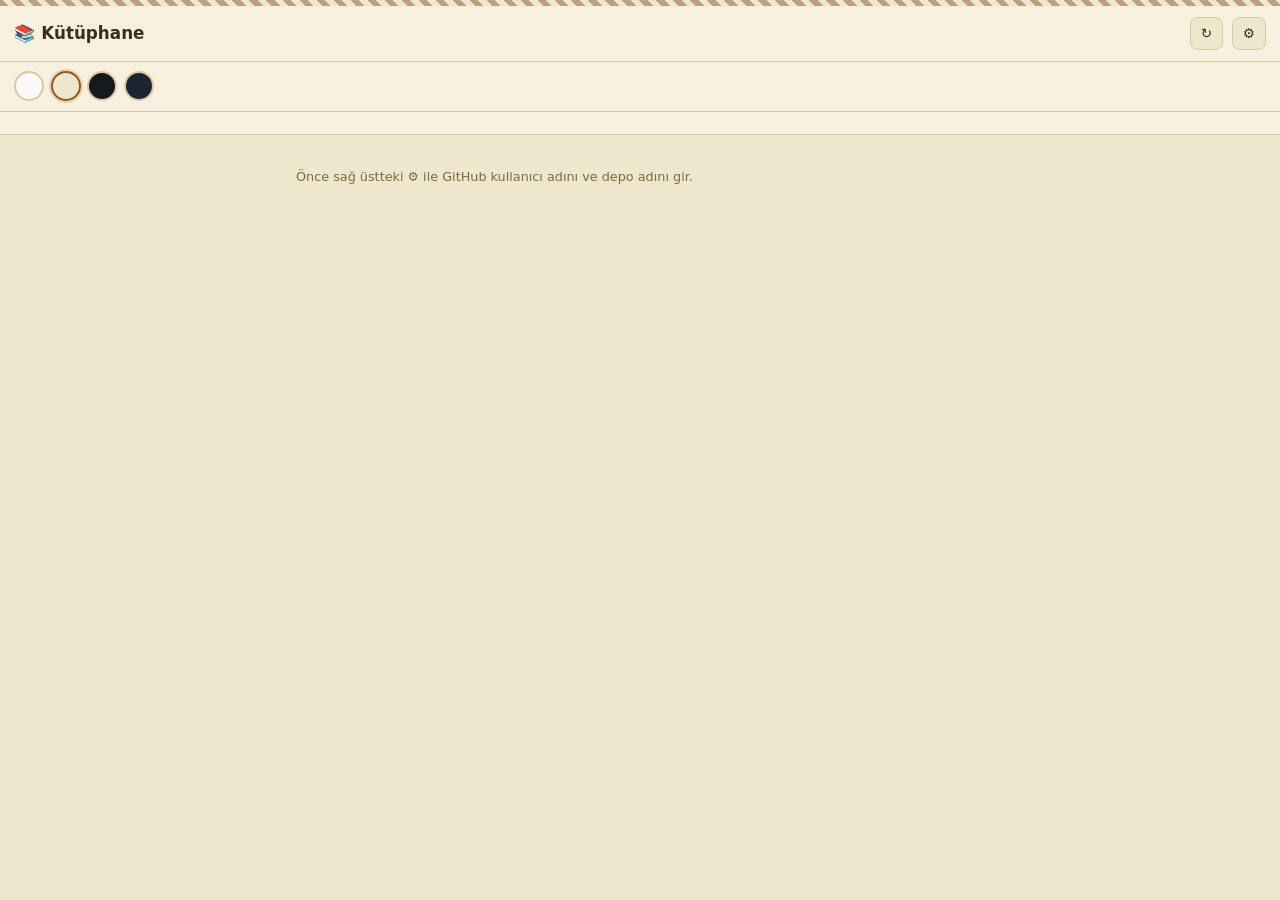
==== commit caa2dfdb: "Add files via upload" ====
--- a/index.html
+++ b/index.html
@@ -11,7 +11,8 @@
 <div class="deco-strip"></div>
 <div class="topbar">
   <div class="title">📚 Kütüphane</div>
-  <button class="icon-btn" id="btnSettings2">⚙️</button>
+  <button class="icon-btn" id="btnRefresh" title="Yenile">↻</button>
+  <button class="icon-btn" id="btnSettings">⚙️</button>
 </div>
 
 <div class="theme-picker">
@@ -22,45 +23,46 @@
 </div>
 
 <div class="cat-tabs" id="catTabs"></div>
-<div class="book-list" id="bookList"></div>
+<div class="book-list" id="bookList"><p class="toc-note" style="padding:1rem .6rem;">Yükleniyor…</p></div>
+
+<!-- Ayarlar modali -->
+<div class="modal-back" id="settingsModal">
+  <div class="modal">
+    <h3>Kütüphane Ayarları</h3>
+    <p class="hint">Kitaplarını koyduğun GitHub deposunu bir kere tanımla. Uygulama o depodaki klasörleri tarayıp kategorileri ve kitapları kendisi listeler.</p>
+    <label>GitHub Kullanıcı Adı</label>
+    <input type="text" id="ghOwner" placeholder="örn: muhammedharman-sudo">
+    <label>Depo (repo) Adı</label>
+    <input type="text" id="ghRepo" placeholder="örn: kutuphane">
+    <label>Dal (branch) — boş bırakırsan "main"</label>
+    <input type="text" id="ghBranch" placeholder="main">
+    <label>Kitaplar klasörü — boş bırakırsan "kitaplar"</label>
+    <input type="text" id="ghFolder" placeholder="kitaplar">
+    <p class="hint">
+      Depo yapısı şöyle olmalı:<br>
+      <code>kitaplar/Kur'an/kitap-adi.txt</code><br>
+      <code>kitaplar/Hadis/baska-kitap.txt</code><br>
+      Her alt klasör bir kategori sekmesi olur, içindeki her .txt dosyası bir kitap olur.
+    </p>
+    <div class="row">
+      <button id="ghCancel">Vazgeç</button>
+      <button class="primary" id="ghSave">Kaydet ve Tara</button>
+    </div>
+  </div>
+</div>
 
 <script src="app.js"></script>
 <script>
 initTheme(); wireThemePicker();
 
-/*
-  ============================================================
-  BURASI SENİN DÜZENLEYECEĞİN TEK YER.
-  Her kategori bir sekme, her kategori altında kitaplar var.
-  "src" alanına kitabın GitHub'daki RAW linkini yapıştır, örn:
-  "https://raw.githubusercontent.com/kullanici/repo/main/kuran/kissalar.txt"
-
-  Gerçek bir link yoksa "demo" yazarsan örnek kitabı açar.
-  ============================================================
-*/
-const KUTUPHANE = {
-  "Kur'an": [
-    { title: "Kur'an Kıssalarına Giriş (örnek)", src: "demo" },
-    { title: "Kur'an İlimleri", src: "demo" }
-  ],
-  "Hadis": [
-    { title: "Örnek Hadis Kitabı", src: "demo" }
-  ],
-  "Akaid": [
-    { title: "Örnek Akaid Kitabı", src: "demo" }
-  ],
-  "Fıkıh": [
-    { title: "Örnek Fıkıh Kitabı", src: "demo" }
-  ]
-};
-
 const catTabs = document.getElementById('catTabs');
 const bookList = document.getElementById('bookList');
-const categories = Object.keys(KUTUPHANE);
+let LIBRARY = {};
+let CATEGORIES = [];
 
 function renderCategory(cat) {
   bookList.innerHTML = '';
-  KUTUPHANE[cat].forEach(book => {
+  (LIBRARY[cat] || []).forEach(book => {
     const a = document.createElement('a');
     a.className = 'book-link';
     a.href = `book.html?src=${encodeURIComponent(book.src)}&title=${encodeURIComponent(book.title)}`;
@@ -69,18 +71,76 @@
   });
 }
 
-categories.forEach((cat, i) => {
-  const btn = document.createElement('div');
-  btn.className = 'cat-tab' + (i === 0 ? ' active' : '');
-  btn.textContent = cat;
-  btn.addEventListener('click', () => {
-    document.querySelectorAll('.cat-tab').forEach(b => b.classList.remove('active'));
-    btn.classList.add('active');
-    renderCategory(cat);
+function renderTabs() {
+  catTabs.innerHTML = '';
+  CATEGORIES.forEach((cat, i) => {
+    const btn = document.createElement('div');
+    btn.className = 'cat-tab' + (i === 0 ? ' active' : '');
+    btn.textContent = cat;
+    btn.addEventListener('click', () => {
+      document.querySelectorAll('.cat-tab').forEach(b => b.classList.remove('active'));
+      btn.classList.add('active');
+      renderCategory(cat);
+    });
+    catTabs.appendChild(btn);
   });
-  catTabs.appendChild(btn);
+  if (CATEGORIES.length) renderCategory(CATEGORIES[0]);
+}
+
+async function loadLibrary(force) {
+  const cfg = getGithubConfig();
+  if (!cfg.owner || !cfg.repo) {
+    bookList.innerHTML = '<p class="toc-note" style="padding:1rem .6rem;">Önce sağ üstteki ⚙️ ile GitHub kullanıcı adını ve depo adını gir.</p>';
+    return;
+  }
+  const cacheKey = 'kutuphane-cache-' + cfg.owner + '/' + cfg.repo;
+  if (!force) {
+    const cached = JSON.parse(localStorage.getItem(cacheKey) || 'null');
+    if (cached && Date.now() - cached.t < 5 * 60 * 1000) {
+      LIBRARY = cached.data; CATEGORIES = Object.keys(LIBRARY); renderTabs(); return;
+    }
+  }
+  bookList.innerHTML = '<p class="toc-note" style="padding:1rem .6rem;">Kitaplar taranıyor…</p>';
+  try {
+    LIBRARY = await autoDiscoverLibrary(cfg);
+    CATEGORIES = Object.keys(LIBRARY);
+    localStorage.setItem(cacheKey, JSON.stringify({ t: Date.now(), data: LIBRARY }));
+    if (!CATEGORIES.length) {
+      bookList.innerHTML = '<p class="toc-note" style="padding:1rem .6rem;">Klasör bulundu ama içinde .txt dosyalı alt klasör yok. Yapıyı kontrol et.</p>';
+      catTabs.innerHTML = '';
+    } else {
+      renderTabs();
+    }
+  } catch (e) {
+    bookList.innerHTML = `<p class="toc-note" style="padding:1rem .6rem;">${e.message}</p>`;
+    catTabs.innerHTML = '';
+  }
+}
+
+document.getElementById('btnRefresh').addEventListener('click', () => loadLibrary(true));
+document.getElementById('btnSettings').addEventListener('click', () => {
+  const cfg = getGithubConfig();
+  document.getElementById('ghOwner').value = cfg.owner || '';
+  document.getElementById('ghRepo').value = cfg.repo || '';
+  document.getElementById('ghBranch').value = cfg.branch || '';
+  document.getElementById('ghFolder').value = cfg.folder || '';
+  document.getElementById('settingsModal').classList.add('open');
 });
-renderCategory(categories[0]);
+document.getElementById('ghCancel').addEventListener('click', () => {
+  document.getElementById('settingsModal').classList.remove('open');
+});
+document.getElementById('ghSave').addEventListener('click', () => {
+  const cfg = getGithubConfig();
+  cfg.owner = document.getElementById('ghOwner').value.trim();
+  cfg.repo = document.getElementById('ghRepo').value.trim();
+  cfg.branch = document.getElementById('ghBranch').value.trim();
+  cfg.folder = document.getElementById('ghFolder').value.trim();
+  saveGithubConfig(cfg);
+  document.getElementById('settingsModal').classList.remove('open');
+  loadLibrary(true);
+});
+
+loadLibrary(false);
 </script>
 </body>
 </html>
